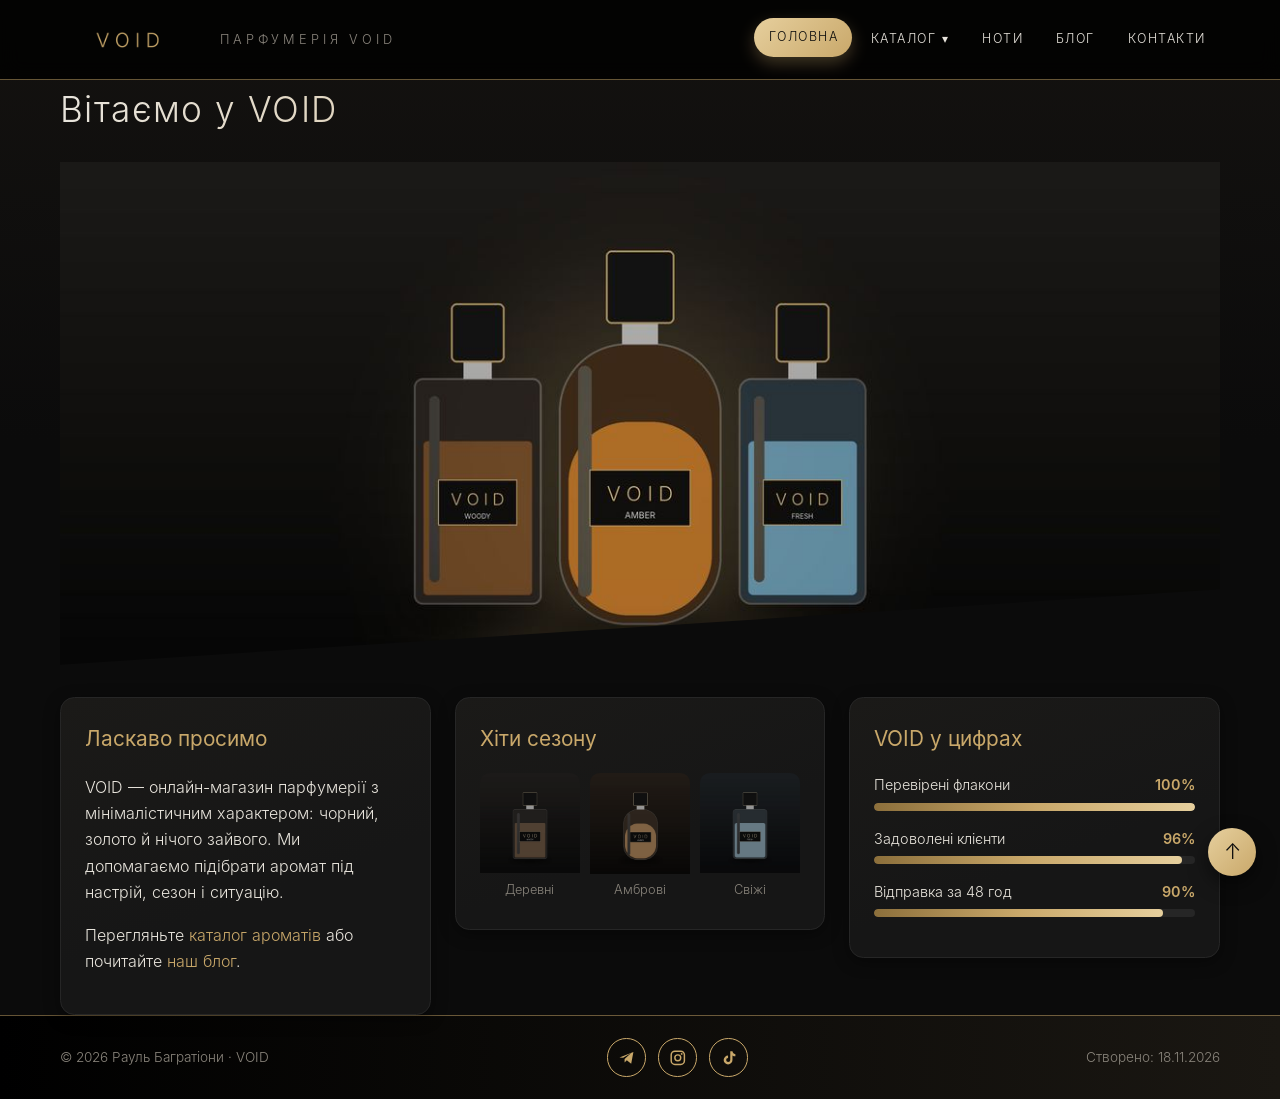
==== index.html @ cc4b0fe9 "Update contacts on VOID site Co-Authored-By: Claude Opus 5.5 <noreply@anthropic.com> Claude-Session:" ====
<!DOCTYPE html>
<html lang="uk">
<head>
    <meta charset="UTF-8">
    <meta name="viewport" content="width=device-width, initial-scale=1.0">
    <meta name="description" content="VOID — онлайн-магазин парфумерії з мінімалістичним характером.">
    <meta name="author" content="Рауль Багратіони">
    <title>Головна — VOID</title>
    <!-- Єдиний зовнішній файл стилів CSS3 -->
    <link rel="stylesheet" href="css/styles.css">
</head>
<body id="top">
    <!-- Екран завантаження: зникає через @keyframes, без JavaScript -->
    <div class="preloader" aria-hidden="true"><span>VOID</span></div>

    <!-- Шапка: position: fixed -->
    <header class="site-header">
        <div class="container header-inner">
            <a href="index.html" class="logo"><img src="images/logo.png" alt="Логотип VOID" width="160" height="40"></a>
            <p class="site-title">Парфумерія VOID</p>
            <!-- Навігація: flexbox + transition -->
            <nav class="site-nav">
                <ul>
                    <li><a href="index.html" class="active">Головна</a></li>
                    <li class="has-dropdown">
                        <a href="catalog.html">Каталог ▾</a>
                        <!-- Випадаюче меню: висувається через transform: translateY -->
                        <ul class="dropdown">
                            <li><a href="catalog.html#products">Усі аромати</a></li>
                            <li><a href="notes.html#families">Сімейства</a></li>
                            <li><a href="catalog.html#faq">Як замовити</a></li>
                        </ul>
                    </li>
                    <li><a href="notes.html">Ноти</a></li>
                    <li><a href="blog.html">Блог</a></li>
                    <li><a href="contacts.html">Контакти</a></li>
                </ul>
            </nav>
        </div>
    </header>

    <main class="container">
        <h1 class="page-title">Вітаємо у VOID</h1>
        <img class="hero" src="images/hero.jpg" alt="Три флакони VOID" width="1200" height="520">
        <div class="blocks">
            <!-- Блок 1: текст з анімацією slide-in -->
            <section class="block slide-in">
                <h2>Ласкаво просимо</h2>
                <p>VOID — онлайн-магазин парфумерії з мінімалістичним характером: чорний, золото й нічого зайвого. Ми допомагаємо підібрати аромат під настрій, сезон і ситуацію.</p>
                <p>Перегляньте <a class="fx-link" href="catalog.html">каталог ароматів</a> або почитайте <a class="fx-link" href="blog.html">наш блог</a>.</p>
            </section>

            <!-- Блок 2: зображення з трансформаціями при наведенні -->
            <section class="block">
                <h2>Хіти сезону</h2>
                <div class="tiles">
                    <figure class="tile"><img src="images/woody.jpg" alt="Деревний аромат" width="600" height="600"><figcaption>Деревні</figcaption></figure>
                    <figure class="tile"><img src="images/amber.jpg" alt="Амбровий аромат" width="600" height="600"><figcaption>Амброві</figcaption></figure>
                    <figure class="tile"><img src="images/fresh.jpg" alt="Свіжий аромат" width="600" height="600"><figcaption>Свіжі</figcaption></figure>
                </div>
            </section>

            <!-- Блок 3: анімовані прогрес-бари -->
            <section class="block">
                <h2>VOID у цифрах</h2>
                <ul class="bars">
                    <li><span class="bar-label">Перевірені флакони<b>100%</b></span><span class="bar"><span class="bar-fill" style="--w: 100%"></span></span></li>
                    <li><span class="bar-label">Задоволені клієнти<b>96%</b></span><span class="bar"><span class="bar-fill" style="--w: 96%"></span></span></li>
                    <li><span class="bar-label">Відправка за 48 год<b>90%</b></span><span class="bar"><span class="bar-fill" style="--w: 90%"></span></span></li>
                </ul>
            </section>
        </div>
    </main>

    <!-- Футер: соціальні іконки з анімацією bounce -->
    <footer class="site-footer">
        <div class="container footer-inner">
            <p>&copy; 2026 Рауль Багратіони · VOID</p>
            <ul class="social">
                <li><a href="https://t.me/+ZNlb73uVYl9lNjhi" target="_blank" rel="noopener" aria-label="Telegram"><svg viewBox="0 0 24 24" aria-hidden="true"><path d="M2 11.5 21 4l-3 16-6-4.5-3 3v-5l9-8-11 6.5z"/></svg></a></li>
                <li><a href="https://www.instagram.com/" target="_blank" rel="noopener" aria-label="Instagram"><svg viewBox="0 0 24 24" aria-hidden="true"><rect x="3" y="3" width="18" height="18" rx="5" fill="none" stroke="currentColor" stroke-width="2"/><circle cx="12" cy="12" r="4" fill="none" stroke="currentColor" stroke-width="2"/><circle cx="17.3" cy="6.7" r="1.3"/></svg></a></li>
                <li><a href="https://www.tiktok.com/" target="_blank" rel="noopener" aria-label="TikTok"><svg viewBox="0 0 24 24" aria-hidden="true"><path d="M14 3h3c.3 2.2 1.7 3.6 4 4v3c-1.6 0-3-.5-4-1.2V15a6 6 0 1 1-6-6v3.2A2.8 2.8 0 1 0 14 15z"/></svg></a></li>
            </ul>
            <p class="created">Створено: <time datetime="2026-11-18">18.11.2026</time></p>
        </div>
    </footer>

    <!-- Кнопка «вгору»: плавний скрол через scroll-behavior: smooth -->
    <a href="#top" class="to-top" aria-label="Нагору">↑</a>
</body>
</html>
---- css/styles.css ----
/* ===========================================================
   VOID — динамічний сайт на CSS3 (Лабораторна №2)
   Динаміка реалізована тільки засобами CSS3, без JavaScript.
   Ефекти: @keyframes, transition, transform, filter, clip-path,
   linear-gradient, box-shadow, scroll-behavior.
   =========================================================== */

/* Коментар: кастомний шрифт Inter через @font-face */
@font-face {
    font-family: "Inter";
    src: url("../fonts/Inter-Light.woff2") format("woff2");
    font-weight: 300;
    font-display: swap;
}
@font-face {
    font-family: "Inter";
    src: url("../fonts/Inter-Regular.woff2") format("woff2");
    font-weight: 400;
    font-display: swap;
}
@font-face {
    font-family: "Inter";
    src: url("../fonts/Inter-SemiBold.woff2") format("woff2");
    font-weight: 600;
    font-display: swap;
}

/* Коментар: змінні палітри */
:root {
    --black: #0b0b0b;
    --surface: #161616;
    --gold: #c9a86a;
    --gold-light: #e6cf9d;
    --text: #e8e4dc;
    --muted: #8a857c;
    --header-h: 5rem;
}

* {
    box-sizing: border-box;
}

/* Коментар: плавний скрол для кнопки «вгору» */
html {
    scroll-behavior: smooth;
}

body {
    margin: 0;
    padding-top: var(--header-h);
    font-family: "Inter", Arial, Helvetica, sans-serif;
    font-weight: 300;
    font-size: 1rem;
    line-height: 1.65;
    color: var(--text);
    background: linear-gradient(180deg, #141210 0%, var(--black) 40%, var(--black) 100%);
    min-height: 100vh;
}

.container {
    max-width: 75rem;
    margin: 0 auto;
    padding: 0 1.25rem;
}

/* ---------- Коментар: анімація завантаження (preloader) ---------- */
.preloader {
    position: fixed;
    inset: 0;
    z-index: 100;
    display: flex;
    align-items: center;
    justify-content: center;
    background: #000;
    pointer-events: none;
    -webkit-animation: preloader-out 0.6s ease 0.9s forwards;
    animation: preloader-out 0.6s ease 0.9s forwards;
}

.preloader span {
    color: var(--gold);
    font-size: 2rem;
    letter-spacing: 0.6em;
    -webkit-animation: pulse 0.9s ease-in-out infinite;
    animation: pulse 0.9s ease-in-out infinite;
}

@-webkit-keyframes preloader-out {
    to { opacity: 0; visibility: hidden; }
}
@keyframes preloader-out {
    to { opacity: 0; visibility: hidden; }
}

@keyframes pulse {
    0%, 100% { opacity: 0.3; -webkit-filter: blur(2px); filter: blur(2px); }
    50% { opacity: 1; -webkit-filter: blur(0); filter: blur(0); }
}

/* ---------- Коментар: фіксована шапка з розмиттям фону ---------- */
.site-header {
    position: fixed;
    top: 0;
    left: 0;
    right: 0;
    z-index: 50;
    height: var(--header-h);
    background: rgba(0, 0, 0, 0.82);
    -webkit-backdrop-filter: blur(10px);
    backdrop-filter: blur(10px);
    border-bottom: 1px solid rgba(201, 168, 106, 0.5);
}

.header-inner {
    height: 100%;
    display: flex;
    align-items: center;
    gap: 1.5rem;
}

/* Коментар: логотип збільшується при наведенні (transform: scale) */
.logo img {
    display: block;
    width: 8.5rem;
    height: auto;
    -webkit-transition: -webkit-transform 0.4s ease, filter 0.4s ease;
    transition: transform 0.4s ease, filter 0.4s ease;
    will-change: transform;
}

.logo:hover img {
    -webkit-transform: scale(1.12);
    transform: scale(1.12);
    filter: drop-shadow(0 0 0.5rem rgba(201, 168, 106, 0.7));
}

/* Коментар: назва сайту з'являється через fade-in */
.site-title {
    margin: 0;
    font-size: 0.8rem;
    letter-spacing: 0.3em;
    text-transform: uppercase;
    color: var(--muted);
    opacity: 0;
    -webkit-animation: fade-in 1.2s ease 1.1s forwards;
    animation: fade-in 1.2s ease 1.1s forwards;
}

@keyframes fade-in {
    from { opacity: 0; -webkit-transform: translateY(-0.5rem); transform: translateY(-0.5rem); }
    to { opacity: 1; -webkit-transform: none; transform: none; }
}

/* ---------- Коментар: навігація (flexbox + transition: all 0.3s) ---------- */
.site-nav {
    margin-left: auto;
}

.site-nav ul {
    list-style: none;
    margin: 0;
    padding: 0;
    display: flex;
    gap: 0.25rem;
}

.site-nav a {
    display: block;
    padding: 0.55rem 0.9rem;
    color: var(--text);
    text-decoration: none;
    text-transform: uppercase;
    letter-spacing: 0.12em;
    font-size: 0.78rem;
    border-radius: 2rem;
    -webkit-transition: all 0.3s ease;
    transition: all 0.3s ease;
}

.site-nav a:hover,
.site-nav a.active {
    color: var(--black);
    background: linear-gradient(135deg, var(--gold-light), var(--gold));
    -webkit-transform: translateY(-2px);
    transform: translateY(-2px);
    box-shadow: 0 0.4rem 1rem rgba(201, 168, 106, 0.3);
}

/* Коментар: dropdown-меню висувається через translateY */
.has-dropdown {
    position: relative;
}

.dropdown {
    position: absolute;
    top: 100%;
    left: 0;
    min-width: 12rem;
    padding: 0.5rem !important;
    flex-direction: column;
    background: var(--surface);
    border: 1px solid #2a2a2a;
    border-radius: 0.6rem;
    box-shadow: 0 1rem 2rem rgba(0, 0, 0, 0.5);
    opacity: 0;
    visibility: hidden;
    -webkit-transform: translateY(-0.8rem);
    transform: translateY(-0.8rem);
    -webkit-transition: all 0.3s ease;
    transition: all 0.3s ease;
}

.has-dropdown:hover .dropdown,
.has-dropdown:focus-within .dropdown {
    opacity: 1;
    visibility: visible;
    -webkit-transform: translateY(0.4rem);
    transform: translateY(0.4rem);
}

.dropdown a {
    border-radius: 0.4rem;
    text-transform: none;
    letter-spacing: 0.02em;
    font-size: 0.9rem;
}

/* ---------- Основний контент ---------- */
main {
    padding-top: 2rem;
    padding-bottom: 3rem;
}

.page-title {
    font-weight: 300;
    font-size: 2.2rem;
    letter-spacing: 0.04em;
    margin: 0 0 1.5rem;
    background: linear-gradient(90deg, var(--text), var(--gold));
    -webkit-background-clip: text;
    background-clip: text;
    color: transparent;
}

/* Коментар: hero-зображення з формою через clip-path */
.hero {
    display: block;
    width: 100%;
    height: auto;
    margin-bottom: 2rem;
    -webkit-clip-path: polygon(0 0, 100% 0, 100% 85%, 0 100%);
    clip-path: polygon(0 0, 100% 0, 100% 85%, 0 100%);
    -webkit-animation: hero-reveal 1.4s ease 0.9s both;
    animation: hero-reveal 1.4s ease 0.9s both;
}

@keyframes hero-reveal {
    from {
        -webkit-clip-path: polygon(0 0, 0 0, 0 100%, 0 100%);
        clip-path: polygon(0 0, 0 0, 0 100%, 0 100%);
    }
    to {
        -webkit-clip-path: polygon(0 0, 100% 0, 100% 85%, 0 100%);
        clip-path: polygon(0 0, 100% 0, 100% 85%, 0 100%);
    }
}

/* Коментар: три блоки — CSS Grid */
.blocks {
    display: grid;
    grid-template-columns: repeat(3, 1fr);
    gap: 1.5rem;
    align-items: start;
    grid-auto-flow: dense;
}

/* Широкий блок займає дві колонки та два ряди */
.block-wide {
    grid-column: span 2;
    grid-row: span 2;
}

.block {
    background: linear-gradient(160deg, #1b1a18 0%, var(--surface) 60%);
    border: 1px solid #262626;
    border-radius: 0.9rem;
    padding: 1.5rem;
    box-shadow: 0 0.25rem 1rem rgba(0, 0, 0, 0.4);
    -webkit-transition: box-shadow 0.4s ease, border-color 0.4s ease;
    transition: box-shadow 0.4s ease, border-color 0.4s ease;
}

/* Коментар: тінь блоку змінюється плавно (box-shadow + transition) */
.block:hover {
    border-color: rgba(201, 168, 106, 0.6);
    box-shadow: 0 0.8rem 2.2rem rgba(201, 168, 106, 0.15);
}

.block h2 {
    margin-top: 0;
    font-weight: 400;
    font-size: 1.3rem;
    color: var(--gold);
    -webkit-transition: font-size 0.3s ease, letter-spacing 0.3s ease;
    transition: font-size 0.3s ease, letter-spacing 0.3s ease;
}

/* Коментар: transition на розмір шрифту */
.block:hover h2 {
    font-size: 1.38rem;
    letter-spacing: 0.02em;
}

/* Коментар: блок 1 — анімація slide-in при завантаженні */
.slide-in {
    -webkit-animation: slide-in 0.9s cubic-bezier(0.2, 0.8, 0.2, 1) 1s both;
    animation: slide-in 0.9s cubic-bezier(0.2, 0.8, 0.2, 1) 1s both;
    will-change: transform, opacity;
}

@keyframes slide-in {
    from { opacity: 0; -webkit-transform: translateX(-3rem); transform: translateX(-3rem); }
    to { opacity: 1; -webkit-transform: none; transform: none; }
}

/* Коментар: внутрішні посилання з анімацією підкреслення */
.fx-link {
    position: relative;
    color: var(--gold);
    text-decoration: none;
    background: linear-gradient(var(--gold), var(--gold)) no-repeat left bottom / 0 1px;
    -webkit-transition: background-size 0.35s ease, color 0.35s ease;
    transition: background-size 0.35s ease, color 0.35s ease;
}

.fx-link:hover {
    color: var(--gold-light);
    background-size: 100% 1px;
}

/* ---------- Коментар: блок 2 — плитки з scale / rotate ---------- */
.tiles {
    display: grid;
    grid-template-columns: repeat(3, 1fr);
    gap: 0.6rem;
}

.tile {
    margin: 0;
    overflow: hidden;
    border-radius: 0.6rem;
}

.tile img {
    display: block;
    width: 100%;
    height: auto;
    -webkit-filter: grayscale(0.5) brightness(0.9);
    filter: grayscale(0.5) brightness(0.9);
    -webkit-transition: -webkit-transform 0.5s ease, filter 0.5s ease;
    transition: transform 0.5s ease, filter 0.5s ease;
    will-change: transform;
}

.tile:hover img {
    -webkit-transform: scale(1.15);
    transform: scale(1.15);
    -webkit-filter: none;
    filter: none;
}

.tiles.rotate .tile:hover img {
    -webkit-transform: scale(1.1) rotate(-6deg);
    transform: scale(1.1) rotate(-6deg);
}

.tile figcaption {
    text-align: center;
    font-size: 0.8rem;
    color: var(--muted);
    padding: 0.3rem 0;
}

/* Коментар: левітація зображень — @keyframes для руху */
.tile:nth-child(2) img {
    -webkit-animation: float 4s ease-in-out infinite;
    animation: float 4s ease-in-out infinite;
}

@keyframes float {
    0%, 100% { -webkit-transform: translateY(0); transform: translateY(0); }
    50% { -webkit-transform: translateY(-0.4rem); transform: translateY(-0.4rem); }
}

/* ---------- Коментар: картки товарів (каталог) ---------- */
.cards {
    display: grid;
    grid-template-columns: repeat(3, 1fr);
    gap: 1rem;
}

.card {
    position: relative;
    overflow: hidden;
    border-radius: 0.8rem;
    -webkit-transition: -webkit-transform 0.4s ease, box-shadow 0.4s ease;
    transition: transform 0.4s ease, box-shadow 0.4s ease;
    will-change: transform;
}

.card:hover {
    -webkit-transform: translateY(-0.5rem) rotate(-1deg);
    transform: translateY(-0.5rem) rotate(-1deg);
    box-shadow: 0 1.2rem 2rem rgba(0, 0, 0, 0.6), 0 0 0 1px var(--gold);
}

.card img {
    display: block;
    width: 100%;
    height: auto;
}

/* Коментар: інформація розкривається через clip-path */
.card-info {
    position: absolute;
    inset: auto 0 0 0;
    padding: 0.9rem;
    background: linear-gradient(0deg, rgba(0, 0, 0, 0.95), rgba(0, 0, 0, 0.6));
    -webkit-clip-path: inset(100% 0 0 0);
    clip-path: inset(100% 0 0 0);
    -webkit-transition: clip-path 0.45s ease;
    transition: clip-path 0.45s ease;
}

.card:hover .card-info,
.card:focus-within .card-info {
    -webkit-clip-path: inset(0 0 0 0);
    clip-path: inset(0 0 0 0);
}

.card-info h3 {
    margin: 0;
    font-size: 1rem;
    font-weight: 400;
}

.card-info p {
    margin: 0.2rem 0 0.4rem;
    font-size: 0.8rem;
    color: var(--muted);
}

.price {
    color: var(--gold);
    font-weight: 600;
}

/* ---------- Коментар: статті блогу ---------- */
.posts {
    display: flex;
    flex-direction: column;
    gap: 1rem;
}

.post {
    display: flex;
    gap: 1rem;
    align-items: center;
    padding: 0.6rem;
    border-radius: 0.7rem;
    -webkit-transition: background 0.3s ease, -webkit-transform 0.3s ease;
    transition: background 0.3s ease, transform 0.3s ease;
}

.post:hover {
    background: rgba(201, 168, 106, 0.08);
    -webkit-transform: translateX(0.4rem);
    transform: translateX(0.4rem);
}

.post img {
    width: 6rem;
    height: 6rem;
    object-fit: cover;
    border-radius: 50%;
    -webkit-transition: border-radius 0.4s ease, -webkit-transform 0.4s ease;
    transition: border-radius 0.4s ease, transform 0.4s ease;
}

.post:hover img {
    border-radius: 0.6rem;
    -webkit-transform: rotate(8deg);
    transform: rotate(8deg);
}

.post h3 {
    margin: 0 0 0.3rem;
    font-size: 1.05rem;
    font-weight: 400;
}

.post p {
    margin: 0;
    color: var(--muted);
    font-size: 0.9rem;
}

/* ---------- Коментар: блок 3 — прогрес-бари (width + transition) ---------- */
.bars {
    list-style: none;
    margin: 0;
    padding: 0;
}

.bars li {
    margin-bottom: 1rem;
}

.bar-label {
    display: flex;
    justify-content: space-between;
    font-size: 0.9rem;
    margin-bottom: 0.35rem;
}

.bar-label b {
    color: var(--gold);
    font-weight: 600;
}

.bar {
    display: block;
    height: 0.5rem;
    background: #262626;
    border-radius: 1rem;
    overflow: hidden;
}

.bar-fill {
    display: block;
    height: 100%;
    width: var(--w);
    border-radius: 1rem;
    background: linear-gradient(90deg, #8c6f3b, var(--gold), var(--gold-light));
    -webkit-animation: grow 1.6s cubic-bezier(0.2, 0.8, 0.2, 1) 1.2s both;
    animation: grow 1.6s cubic-bezier(0.2, 0.8, 0.2, 1) 1.2s both;
    -webkit-transition: width 0.6s ease, filter 0.3s ease;
    transition: width 0.6s ease, filter 0.3s ease;
    will-change: width;
}

@keyframes grow {
    from { width: 0; }
}

/* Коментар: при наведенні смуга світлішає */
.bars li:hover .bar-fill {
    -webkit-filter: brightness(1.25);
    filter: brightness(1.25);
}

/* ---------- Коментар: акордеон без JS (checkbox + max-height) ---------- */
.acc-item {
    border-bottom: 1px solid #2a2a2a;
}

.acc-toggle {
    position: absolute;
    opacity: 0;
    pointer-events: none;
}

.acc-item label {
    display: flex;
    justify-content: space-between;
    padding: 0.8rem 0;
    cursor: pointer;
    -webkit-transition: color 0.3s ease;
    transition: color 0.3s ease;
}

.acc-item label::after {
    content: "+";
    color: var(--gold);
    -webkit-transition: -webkit-transform 0.3s ease;
    transition: transform 0.3s ease;
}

.acc-item label:hover {
    color: var(--gold);
}

.acc-body {
    max-height: 0;
    overflow: hidden;
    -webkit-transition: max-height 0.45s ease;
    transition: max-height 0.45s ease;
}

.acc-body p {
    margin: 0 0 0.8rem;
    color: var(--muted);
    font-size: 0.9rem;
}

.acc-toggle:checked ~ .acc-body {
    max-height: 12rem;
}

.acc-toggle:checked + label::after {
    -webkit-transform: rotate(45deg);
    transform: rotate(45deg);
}

.acc-toggle:focus-visible + label {
    outline: 1px solid var(--gold);
}

/* ---------- Коментар: форма з динамічними елементами ---------- */
.contact-form {
    display: flex;
    flex-direction: column;
}

.contact-form label {
    margin: 0.8rem 0 0.3rem;
    font-size: 0.85rem;
    color: var(--muted);
}

.contact-form input,
.contact-form textarea {
    padding: 0.7rem;
    font: inherit;
    color: var(--text);
    background: var(--black);
    border: 1px solid #333;
    border-radius: 0.5rem;
    -webkit-transition: border-color 0.3s ease, box-shadow 0.3s ease, -webkit-transform 0.3s ease;
    transition: border-color 0.3s ease, box-shadow 0.3s ease, transform 0.3s ease;
}

.contact-form input:focus,
.contact-form textarea:focus {
    outline: none;
    border-color: var(--gold);
    box-shadow: 0 0 0 3px rgba(201, 168, 106, 0.25);
    -webkit-transform: scale(1.01);
    transform: scale(1.01);
}

/* Коментар: анімована кнопка відправки (блиск + натискання) */
.btn-send {
    position: relative;
    overflow: hidden;
    margin-top: 1.2rem;
    padding: 0.9rem;
    font: inherit;
    font-weight: 600;
    text-transform: uppercase;
    letter-spacing: 0.2em;
    color: var(--black);
    background: linear-gradient(135deg, var(--gold-light), var(--gold));
    border: none;
    border-radius: 2rem;
    cursor: pointer;
    -webkit-transition: -webkit-transform 0.25s ease, box-shadow 0.25s ease;
    transition: transform 0.25s ease, box-shadow 0.25s ease;
}

.btn-send::before {
    content: "";
    position: absolute;
    top: 0;
    left: -60%;
    width: 40%;
    height: 100%;
    background: linear-gradient(90deg, transparent, rgba(255, 255, 255, 0.6), transparent);
    -webkit-transform: skewX(-20deg);
    transform: skewX(-20deg);
    -webkit-animation: shine 2.8s ease-in-out infinite;
    animation: shine 2.8s ease-in-out infinite;
}

@keyframes shine {
    0% { left: -60%; }
    60%, 100% { left: 130%; }
}

.btn-send:hover {
    -webkit-transform: translateY(-3px) scale(1.02);
    transform: translateY(-3px) scale(1.02);
    box-shadow: 0 0.8rem 1.6rem rgba(201, 168, 106, 0.35);
}

.btn-send:active {
    -webkit-transform: scale(0.96);
    transform: scale(0.96);
}

.btn-send:hover span {
    display: inline-block;
    -webkit-animation: send 0.6s ease;
    animation: send 0.6s ease;
}

@keyframes send {
    40% { -webkit-transform: translateX(0.6rem); transform: translateX(0.6rem); opacity: 0; }
    41% { -webkit-transform: translateX(-0.6rem); transform: translateX(-0.6rem); }
    100% { -webkit-transform: none; transform: none; opacity: 1; }
}

/* ---------- Коментар: футер та соцмережі (bounce) ---------- */
.site-footer {
    background: linear-gradient(90deg, #000, #1a1712);
    border-top: 1px solid rgba(201, 168, 106, 0.5);
    font-size: 0.85rem;
    color: var(--muted);
}

.footer-inner {
    display: flex;
    flex-wrap: wrap;
    align-items: center;
    justify-content: space-between;
    gap: 1rem;
    padding-top: 1.4rem;
    padding-bottom: 1.4rem;
}

.footer-inner p {
    margin: 0;
}

.social {
    list-style: none;
    margin: 0;
    padding: 0;
    display: flex;
    gap: 0.8rem;
}

.social a {
    display: flex;
    align-items: center;
    justify-content: center;
    width: 2.4rem;
    height: 2.4rem;
    border: 1px solid var(--gold);
    border-radius: 50%;
    color: var(--gold);
    -webkit-transition: background 0.3s ease, color 0.3s ease;
    transition: background 0.3s ease, color 0.3s ease;
}

.social svg {
    width: 1.1rem;
    height: 1.1rem;
    fill: currentColor;
}

.social a:hover {
    background: var(--gold);
    color: var(--black);
    -webkit-animation: bounce 0.7s ease;
    animation: bounce 0.7s ease;
}

@keyframes bounce {
    0%, 100% { -webkit-transform: translateY(0); transform: translateY(0); }
    30% { -webkit-transform: translateY(-0.6rem); transform: translateY(-0.6rem); }
    55% { -webkit-transform: translateY(0); transform: translateY(0); }
    75% { -webkit-transform: translateY(-0.25rem); transform: translateY(-0.25rem); }
}

/* Коментар: кнопка «вгору» */
.to-top {
    position: fixed;
    right: 1.5rem;
    bottom: 1.5rem;
    z-index: 40;
    width: 3rem;
    height: 3rem;
    display: flex;
    align-items: center;
    justify-content: center;
    border-radius: 50%;
    color: var(--black);
    font-size: 1.3rem;
    text-decoration: none;
    background: linear-gradient(135deg, var(--gold-light), var(--gold));
    box-shadow: 0 0.5rem 1.2rem rgba(0, 0, 0, 0.5);
    -webkit-transition: -webkit-transform 0.3s ease, box-shadow 0.3s ease;
    transition: transform 0.3s ease, box-shadow 0.3s ease;
}

.to-top:hover {
    -webkit-transform: translateY(-0.3rem) rotate(360deg);
    transform: translateY(-0.3rem) rotate(360deg);
    box-shadow: 0 0.8rem 1.6rem rgba(201, 168, 106, 0.4);
}

/* ---------- Коментар: адаптивність ---------- */
@media (max-width: 992px) {
    .blocks {
        grid-template-columns: 1fr 1fr;
    }
    .block-wide {
        grid-column: 1 / -1;
        grid-row: auto;
    }
}

@media (max-width: 768px) {
    :root {
        --header-h: 7.5rem;
    }
    .header-inner {
        flex-wrap: wrap;
        align-content: center;
        gap: 0.4rem 1rem;
    }
    .site-nav {
        margin-left: 0;
        width: 100%;
        overflow-x: auto;
    }
    .site-nav ul {
        justify-content: space-between;
    }
    .site-nav a {
        padding: 0.45rem 0.55rem;
        font-size: 0.7rem;
        letter-spacing: 0.04em;
        white-space: nowrap;
    }
    .site-title {
        font-size: 0.65rem;
    }
    /* На сенсорних екранах інформація про товар видима одразу */
    .card-info {
        -webkit-clip-path: none;
        clip-path: none;
        padding: 0.5rem 0.6rem;
    }
    .card-info h3 {
        font-size: 0.8rem;
    }
    .card-info p {
        display: none;
    }
    /* На мобільних випадаюче меню приховано, пункт веде на сторінку каталогу */
    .dropdown {
        display: none;
    }
    .blocks {
        display: flex;
        flex-direction: column;
    }
    .block {
        width: 100%;
    }
    .cards {
        grid-template-columns: 1fr 1fr;
    }
    .page-title {
        font-size: 1.7rem;
    }
    .footer-inner {
        flex-direction: column;
        align-items: flex-start;
    }
}

/* Коментар: повага до налаштування «зменшити рух» */
@media (prefers-reduced-motion: reduce) {
    *,
    *::before,
    *::after {
        -webkit-animation-duration: 0.01ms !important;
        animation-duration: 0.01ms !important;
        -webkit-transition-duration: 0.01ms !important;
        transition-duration: 0.01ms !important;
    }
}
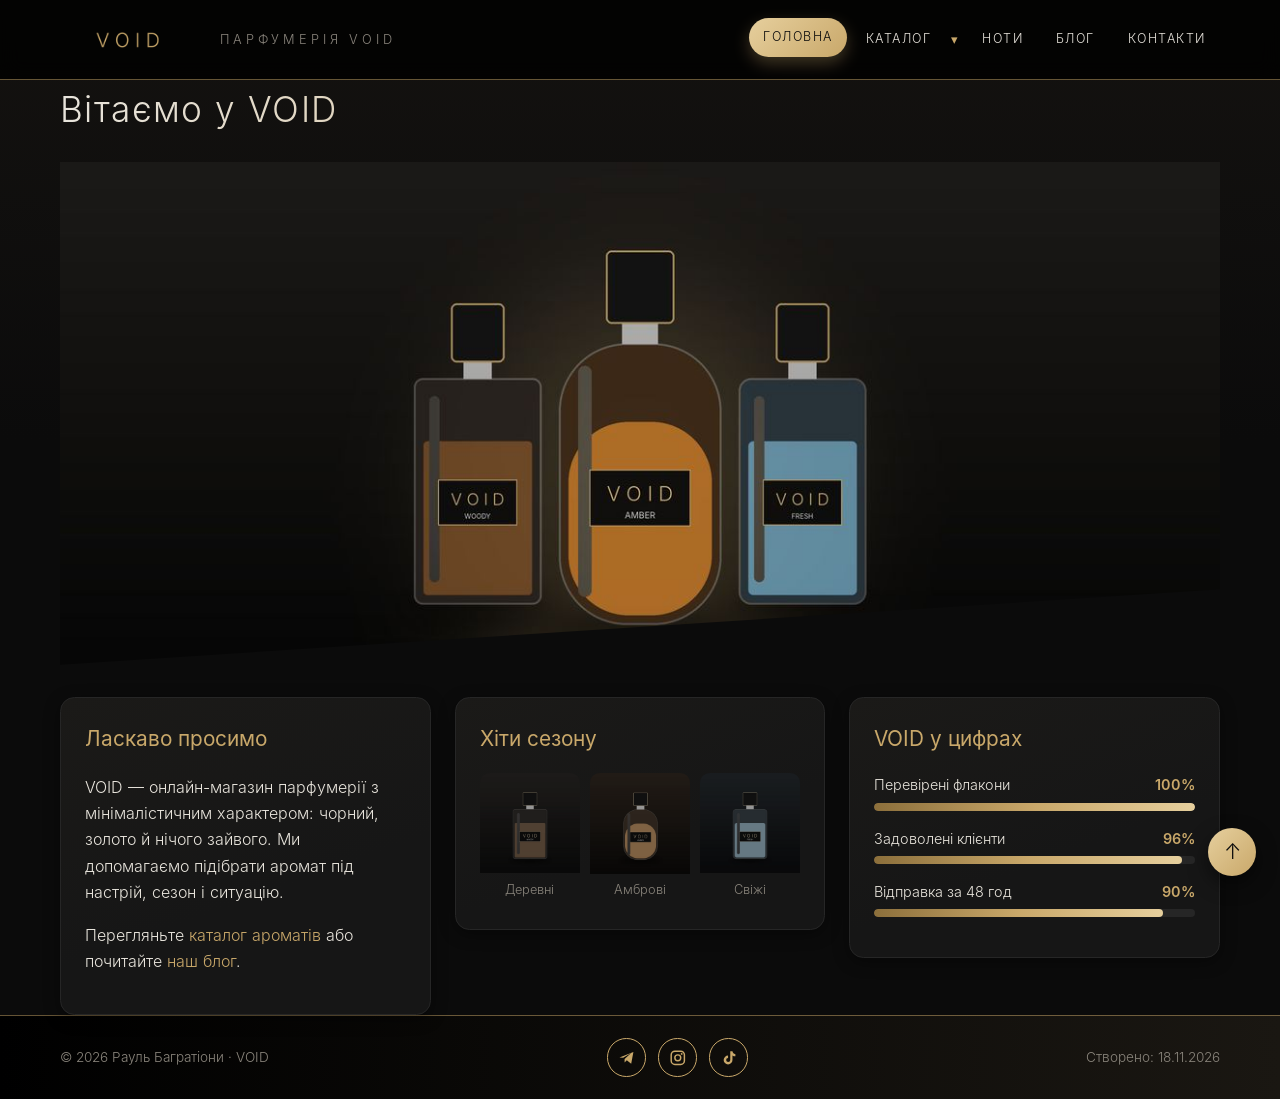
==== commit 74fcd2c3: "Touch-friendly catalog dropdown (checkbox toggle) Co-Authored-By: Claude Opus 5.5 <noreply@anthropic" ====
--- a/index.html
+++ b/index.html
@@ -7,7 +7,7 @@
     <meta name="author" content="Рауль Багратіони">
     <title>Головна — VOID</title>
     <!-- Єдиний зовнішній файл стилів CSS3 -->
-    <link rel="stylesheet" href="css/styles.css">
+    <link rel="stylesheet" href="css/styles.css?v=6">
 </head>
 <body id="top">
     <!-- Екран завантаження: зникає через @keyframes, без JavaScript -->
@@ -23,7 +23,10 @@
                 <ul>
                     <li><a href="index.html" class="active">Головна</a></li>
                     <li class="has-dropdown">
-                        <a href="catalog.html">Каталог ▾</a>
+                        <a href="catalog.html">Каталог</a>
+                        <!-- Перемикач для сенсорних екранів: checkbox + label, без JavaScript -->
+                        <input type="checkbox" id="dd-toggle" class="dd-toggle">
+                        <label for="dd-toggle" class="dd-btn" title="Розділи каталогу">▾</label>
                         <!-- Випадаюче меню: висувається через transform: translateY -->
                         <ul class="dropdown">
                             <li><a href="catalog.html#products">Усі аромати</a></li>
@@ -78,8 +81,8 @@
             <p>&copy; 2026 Рауль Багратіони · VOID</p>
             <ul class="social">
                 <li><a href="https://t.me/+ZNlb73uVYl9lNjhi" target="_blank" rel="noopener" aria-label="Telegram"><svg viewBox="0 0 24 24" aria-hidden="true"><path d="M2 11.5 21 4l-3 16-6-4.5-3 3v-5l9-8-11 6.5z"/></svg></a></li>
-                <li><a href="https://www.instagram.com/" target="_blank" rel="noopener" aria-label="Instagram"><svg viewBox="0 0 24 24" aria-hidden="true"><rect x="3" y="3" width="18" height="18" rx="5" fill="none" stroke="currentColor" stroke-width="2"/><circle cx="12" cy="12" r="4" fill="none" stroke="currentColor" stroke-width="2"/><circle cx="17.3" cy="6.7" r="1.3"/></svg></a></li>
-                <li><a href="https://www.tiktok.com/" target="_blank" rel="noopener" aria-label="TikTok"><svg viewBox="0 0 24 24" aria-hidden="true"><path d="M14 3h3c.3 2.2 1.7 3.6 4 4v3c-1.6 0-3-.5-4-1.2V15a6 6 0 1 1-6-6v3.2A2.8 2.8 0 1 0 14 15z"/></svg></a></li>
+                <li><a href="https://www.instagram.com/void.perfume69/" target="_blank" rel="noopener" aria-label="Instagram"><svg viewBox="0 0 24 24" aria-hidden="true"><rect x="3" y="3" width="18" height="18" rx="5" fill="none" stroke="currentColor" stroke-width="2"/><circle cx="12" cy="12" r="4" fill="none" stroke="currentColor" stroke-width="2"/><circle cx="17.3" cy="6.7" r="1.3"/></svg></a></li>
+                <li><a href="https://www.tiktok.com/@void_perfumes69" target="_blank" rel="noopener" aria-label="TikTok"><svg viewBox="0 0 24 24" aria-hidden="true"><path d="M14 3h3c.3 2.2 1.7 3.6 4 4v3c-1.6 0-3-.5-4-1.2V15a6 6 0 1 1-6-6v3.2A2.8 2.8 0 1 0 14 15z"/></svg></a></li>
             </ul>
             <p class="created">Створено: <time datetime="2026-11-18">18.11.2026</time></p>
         </div>
--- a/css/styles.css
+++ b/css/styles.css
@@ -189,6 +189,35 @@
 /* Коментар: dropdown-меню висувається через translateY */
 .has-dropdown {
     position: relative;
+    display: flex;
+    align-items: center;
+}
+
+/* Коментар: кнопка-стрілка відкриває меню на телефоні (checkbox hack) */
+.dd-toggle {
+    position: absolute;
+    opacity: 0;
+    pointer-events: none;
+}
+
+.dd-btn {
+    padding: 0.3rem 0.35rem;
+    color: var(--gold);
+    font-size: 0.8rem;
+    cursor: pointer;
+    -webkit-transition: -webkit-transform 0.3s ease;
+    transition: transform 0.3s ease;
+}
+
+.dd-toggle:checked + .dd-btn,
+.has-dropdown:hover .dd-btn {
+    -webkit-transform: rotate(180deg);
+    transform: rotate(180deg);
+}
+
+.dd-toggle:focus-visible + .dd-btn {
+    outline: 1px solid var(--gold);
+    border-radius: 0.3rem;
 }
 
 .dropdown {
@@ -211,7 +240,8 @@
 }
 
 .has-dropdown:hover .dropdown,
-.has-dropdown:focus-within .dropdown {
+.has-dropdown:focus-within .dropdown,
+.dd-toggle:checked ~ .dropdown {
     opacity: 1;
     visibility: visible;
     -webkit-transform: translateY(0.4rem);
@@ -392,6 +422,63 @@
     50% { -webkit-transform: translateY(-0.4rem); transform: translateY(-0.4rem); }
 }
 
+/* ---------- Коментар: фільтр каталогу без JS (radio + :checked) ---------- */
+.f-radio {
+    position: absolute;
+    opacity: 0;
+    pointer-events: none;
+}
+
+.filters {
+    display: flex;
+    flex-wrap: wrap;
+    gap: 0.5rem;
+    margin-bottom: 1.2rem;
+}
+
+.filters label {
+    padding: 0.4rem 0.9rem;
+    font-size: 0.82rem;
+    border: 1px solid #333;
+    border-radius: 2rem;
+    cursor: pointer;
+    -webkit-transition: all 0.3s ease;
+    transition: all 0.3s ease;
+}
+
+.filters label:hover {
+    border-color: var(--gold);
+    color: var(--gold);
+}
+
+/* Коментар: активна кнопка фільтра */
+#f-all:checked ~ .filters label[for="f-all"],
+#f-woody:checked ~ .filters label[for="f-woody"],
+#f-fresh:checked ~ .filters label[for="f-fresh"],
+#f-amber:checked ~ .filters label[for="f-amber"],
+#f-citrus:checked ~ .filters label[for="f-citrus"],
+#f-floral:checked ~ .filters label[for="f-floral"],
+#f-spicy:checked ~ .filters label[for="f-spicy"] {
+    color: var(--black);
+    border-color: var(--gold);
+    background: linear-gradient(135deg, var(--gold-light), var(--gold));
+}
+
+.f-radio:focus-visible ~ .filters {
+    outline: 1px dashed var(--gold);
+    outline-offset: 4px;
+}
+
+/* Коментар: приховуємо картки інших сімейств */
+#f-woody:checked ~ .cards .card:not(.woody),
+#f-fresh:checked ~ .cards .card:not(.fresh),
+#f-amber:checked ~ .cards .card:not(.amber),
+#f-citrus:checked ~ .cards .card:not(.citrus),
+#f-floral:checked ~ .cards .card:not(.floral),
+#f-spicy:checked ~ .cards .card:not(.spicy) {
+    display: none;
+}
+
 /* ---------- Коментар: картки товарів (каталог) ---------- */
 .cards {
     display: grid;
@@ -400,32 +487,55 @@
 }
 
 .card {
-    position: relative;
-    overflow: hidden;
+    padding: 0.6rem 0.6rem 0.8rem;
     border-radius: 0.8rem;
-    -webkit-transition: -webkit-transform 0.4s ease, box-shadow 0.4s ease;
-    transition: transform 0.4s ease, box-shadow 0.4s ease;
+    background: #121212;
+    border: 1px solid #242424;
+    -webkit-animation: card-in 0.5s ease both;
+    animation: card-in 0.5s ease both;
+    -webkit-transition: -webkit-transform 0.4s ease, box-shadow 0.4s ease, border-color 0.4s ease;
+    transition: transform 0.4s ease, box-shadow 0.4s ease, border-color 0.4s ease;
     will-change: transform;
+}
+
+/* Коментар: картки з'являються при зміні фільтра */
+@keyframes card-in {
+    from { opacity: 0; -webkit-transform: scale(0.94); transform: scale(0.94); }
+    to { opacity: 1; -webkit-transform: none; transform: none; }
 }
 
 .card:hover {
     -webkit-transform: translateY(-0.5rem) rotate(-1deg);
     transform: translateY(-0.5rem) rotate(-1deg);
-    box-shadow: 0 1.2rem 2rem rgba(0, 0, 0, 0.6), 0 0 0 1px var(--gold);
-}
-
-.card img {
+    border-color: var(--gold);
+    box-shadow: 0 1.2rem 2rem rgba(0, 0, 0, 0.6);
+}
+
+.card-media {
+    position: relative;
+    overflow: hidden;
+    border-radius: 0.6rem;
+}
+
+.card-media img {
     display: block;
     width: 100%;
     height: auto;
-}
-
-/* Коментар: інформація розкривається через clip-path */
+    -webkit-transition: -webkit-transform 0.5s ease;
+    transition: transform 0.5s ease;
+}
+
+.card:hover .card-media img {
+    -webkit-transform: scale(1.08);
+    transform: scale(1.08);
+}
+
+/* Коментар: ноти аромату розкриваються через clip-path */
 .card-info {
     position: absolute;
     inset: auto 0 0 0;
-    padding: 0.9rem;
-    background: linear-gradient(0deg, rgba(0, 0, 0, 0.95), rgba(0, 0, 0, 0.6));
+    padding: 0.8rem;
+    background: linear-gradient(0deg, rgba(0, 0, 0, 0.95), rgba(0, 0, 0, 0.55));
     -webkit-clip-path: inset(100% 0 0 0);
     clip-path: inset(100% 0 0 0);
     -webkit-transition: clip-path 0.45s ease;
@@ -438,21 +548,23 @@
     clip-path: inset(0 0 0 0);
 }
 
-.card-info h3 {
+.card-info p {
     margin: 0;
-    font-size: 1rem;
+    font-size: 0.8rem;
+    color: var(--text);
+}
+
+.card h3 {
+    margin: 0.7rem 0 0.2rem;
+    font-size: 0.95rem;
     font-weight: 400;
-}
-
-.card-info p {
-    margin: 0.2rem 0 0.4rem;
-    font-size: 0.8rem;
-    color: var(--muted);
+    line-height: 1.3;
 }
 
 .price {
     color: var(--gold);
     font-weight: 600;
+    font-size: 0.95rem;
 }
 
 /* ---------- Коментар: статті блогу ---------- */
@@ -823,7 +935,6 @@
     .site-nav {
         margin-left: 0;
         width: 100%;
-        overflow-x: auto;
     }
     .site-nav ul {
         justify-content: space-between;
@@ -837,22 +948,11 @@
     .site-title {
         font-size: 0.65rem;
     }
-    /* На сенсорних екранах інформація про товар видима одразу */
-    .card-info {
-        -webkit-clip-path: none;
-        clip-path: none;
-        padding: 0.5rem 0.6rem;
-    }
-    .card-info h3 {
-        font-size: 0.8rem;
-    }
-    .card-info p {
-        display: none;
-    }
-    /* На мобільних випадаюче меню приховано, пункт веде на сторінку каталогу */
-    .dropdown {
-        display: none;
-    }
+    .dd-btn {
+        padding: 0.45rem 0.4rem;
+        font-size: 0.85rem;
+    }
+    /* Блоки стають вертикальними */
     .blocks {
         display: flex;
         flex-direction: column;
@@ -862,6 +962,22 @@
     }
     .cards {
         grid-template-columns: 1fr 1fr;
+        gap: 0.7rem;
+    }
+    /* На сенсорних екранах ноти аромату видимі одразу */
+    .card-info {
+        position: static;
+        padding: 0.4rem 0 0;
+        background: none;
+        -webkit-clip-path: none;
+        clip-path: none;
+    }
+    .card-info p {
+        color: var(--muted);
+        font-size: 0.75rem;
+    }
+    .card h3 {
+        font-size: 0.85rem;
     }
     .page-title {
         font-size: 1.7rem;
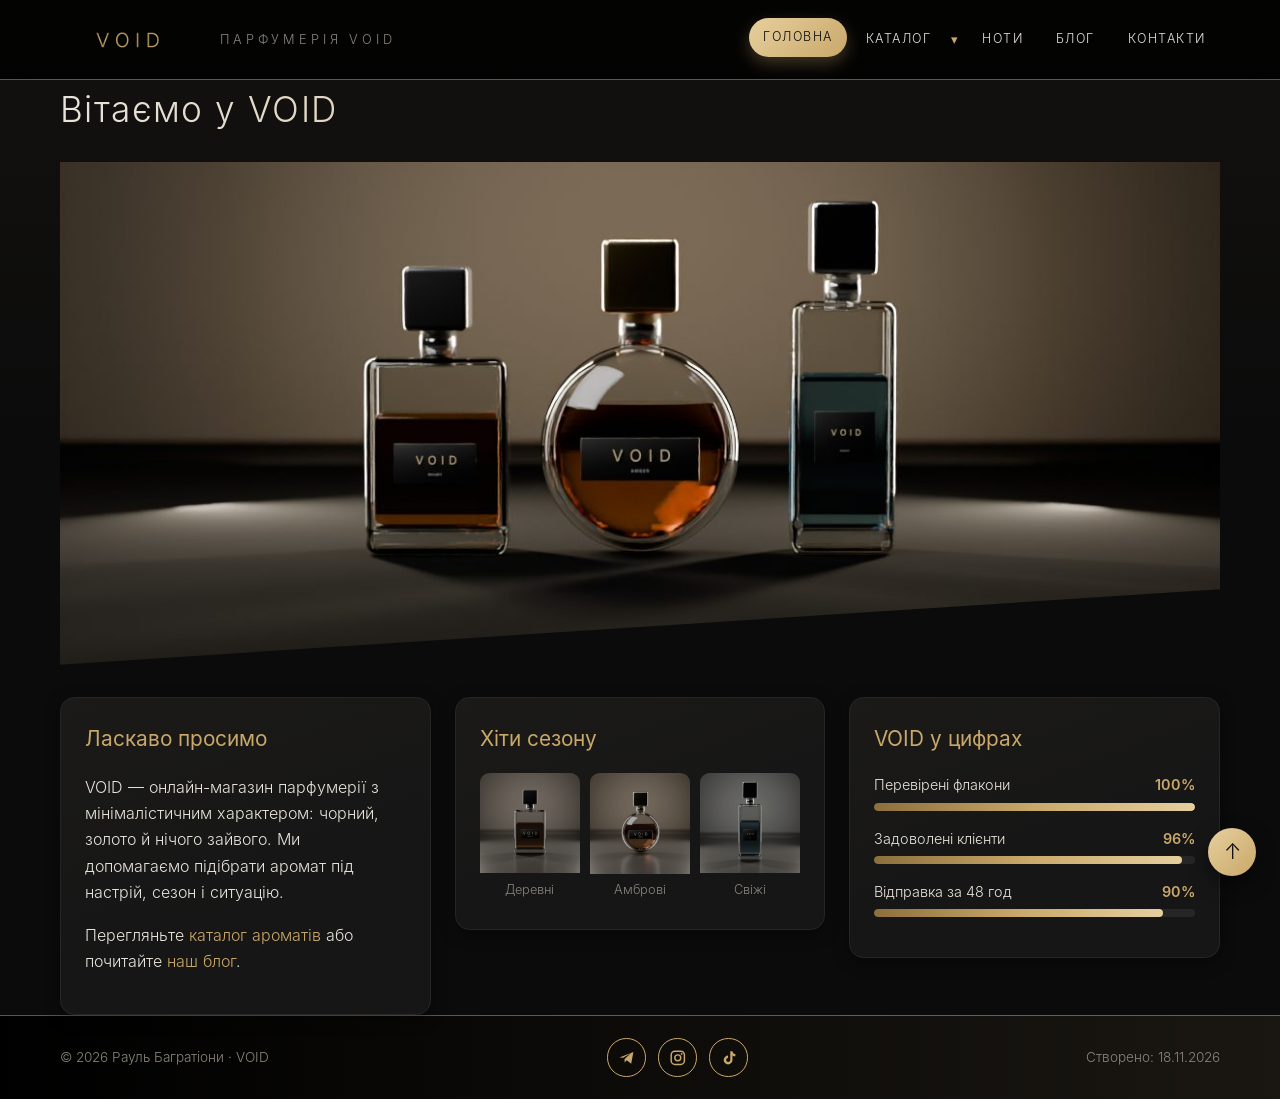
==== commit 3768d06f: "Realistic 3D bottle renders Co-Authored-By: Claude Opus 5.5 <noreply@anthropic.com> Claude-Session: " ====
--- a/index.html
+++ b/index.html
@@ -7,7 +7,7 @@
     <meta name="author" content="Рауль Багратіони">
     <title>Головна — VOID</title>
     <!-- Єдиний зовнішній файл стилів CSS3 -->
-    <link rel="stylesheet" href="css/styles.css?v=6">
+    <link rel="stylesheet" href="css/styles.css?v=8">
 </head>
 <body id="top">
     <!-- Екран завантаження: зникає через @keyframes, без JavaScript -->
--- a/css/styles.css
+++ b/css/styles.css
@@ -487,6 +487,10 @@
 }
 
 .card {
+    display: block;
+    color: var(--text);
+    text-decoration: none;
+    cursor: pointer;
     padding: 0.6rem 0.6rem 0.8rem;
     border-radius: 0.8rem;
     background: #121212;
@@ -512,6 +516,7 @@
 }
 
 .card-media {
+    display: block;
     position: relative;
     overflow: hidden;
     border-radius: 0.6rem;
@@ -532,6 +537,8 @@
 
 /* Коментар: ноти аромату розкриваються через clip-path */
 .card-info {
+    display: block;
+    font-size: 0.8rem;
     position: absolute;
     inset: auto 0 0 0;
     padding: 0.8rem;
@@ -548,17 +555,152 @@
     clip-path: inset(0 0 0 0);
 }
 
-.card-info p {
-    margin: 0;
-    font-size: 0.8rem;
-    color: var(--text);
-}
-
-.card h3 {
+
+.card-title {
+    display: block;
     margin: 0.7rem 0 0.2rem;
     font-size: 0.95rem;
-    font-weight: 400;
     line-height: 1.3;
+}
+
+.card:focus-visible {
+    outline: 2px solid var(--gold);
+    outline-offset: 3px;
+}
+
+/* ---------- Коментар: вікно товару через :target (без JS) ---------- */
+.modal {
+    position: fixed;
+    inset: 0;
+    z-index: 90;
+    display: flex;
+    align-items: center;
+    justify-content: center;
+    padding: 1rem;
+    opacity: 0;
+    visibility: hidden;
+    -webkit-transition: opacity 0.35s ease, visibility 0.35s ease;
+    transition: opacity 0.35s ease, visibility 0.35s ease;
+}
+
+.modal:target {
+    opacity: 1;
+    visibility: visible;
+}
+
+.modal-bg {
+    position: absolute;
+    inset: 0;
+    background: rgba(0, 0, 0, 0.75);
+    -webkit-backdrop-filter: blur(6px);
+    backdrop-filter: blur(6px);
+}
+
+.modal-box {
+    position: relative;
+    display: grid;
+    grid-template-columns: 1fr 1fr;
+    gap: 1.5rem;
+    width: 100%;
+    max-width: 48rem;
+    max-height: 90vh;
+    overflow: auto;
+    padding: 1.5rem;
+    background: linear-gradient(160deg, #1d1a15, var(--surface));
+    border: 1px solid rgba(201, 168, 106, 0.5);
+    border-radius: 1rem;
+    box-shadow: 0 2rem 4rem rgba(0, 0, 0, 0.6);
+    -webkit-transform: translateY(1.5rem) scale(0.96);
+    transform: translateY(1.5rem) scale(0.96);
+    -webkit-transition: -webkit-transform 0.35s ease;
+    transition: transform 0.35s ease;
+}
+
+.modal:target .modal-box {
+    -webkit-transform: none;
+    transform: none;
+}
+
+.modal-box img {
+    width: 100%;
+    height: auto;
+    border-radius: 0.7rem;
+}
+
+.modal-close {
+    position: absolute;
+    top: 0.5rem;
+    right: 0.8rem;
+    color: var(--muted);
+    font-size: 1.8rem;
+    line-height: 1;
+    text-decoration: none;
+    -webkit-transition: color 0.3s ease, -webkit-transform 0.3s ease;
+    transition: color 0.3s ease, transform 0.3s ease;
+}
+
+.modal-close:hover {
+    color: var(--gold);
+    -webkit-transform: rotate(90deg);
+    transform: rotate(90deg);
+}
+
+.modal-family {
+    font-size: 0.75rem;
+    letter-spacing: 0.2em;
+    text-transform: uppercase;
+    color: var(--gold);
+}
+
+.modal-text h3 {
+    margin: 0.4rem 0 0.8rem;
+    font-size: 1.5rem;
+    font-weight: 300;
+}
+
+.modal-text p {
+    color: var(--muted);
+}
+
+.modal-text .modal-price {
+    font-size: 1.6rem;
+    font-weight: 600;
+    color: var(--gold);
+}
+
+.btn-buy,
+.btn-ghost {
+    display: block;
+    margin-top: 0.7rem;
+    padding: 0.8rem;
+    border-radius: 2rem;
+    text-align: center;
+    text-decoration: none;
+    -webkit-transition: -webkit-transform 0.25s ease, box-shadow 0.25s ease, background 0.25s ease;
+    transition: transform 0.25s ease, box-shadow 0.25s ease, background 0.25s ease;
+}
+
+.btn-buy {
+    font-weight: 600;
+    letter-spacing: 0.1em;
+    text-transform: uppercase;
+    color: var(--black);
+    background: linear-gradient(135deg, var(--gold-light), var(--gold));
+}
+
+.btn-buy:hover {
+    -webkit-transform: translateY(-2px);
+    transform: translateY(-2px);
+    box-shadow: 0 0.6rem 1.4rem rgba(201, 168, 106, 0.35);
+}
+
+.btn-ghost {
+    color: var(--gold);
+    border: 1px solid var(--gold);
+}
+
+.btn-ghost:hover {
+    background: rgba(201, 168, 106, 0.1);
 }
 
 .price {
@@ -972,12 +1114,16 @@
         -webkit-clip-path: none;
         clip-path: none;
     }
-    .card-info p {
+    .card-info {
         color: var(--muted);
         font-size: 0.75rem;
     }
-    .card h3 {
+    .card-title {
         font-size: 0.85rem;
+    }
+    .modal-box {
+        grid-template-columns: 1fr;
+        gap: 1rem;
     }
     .page-title {
         font-size: 1.7rem;
